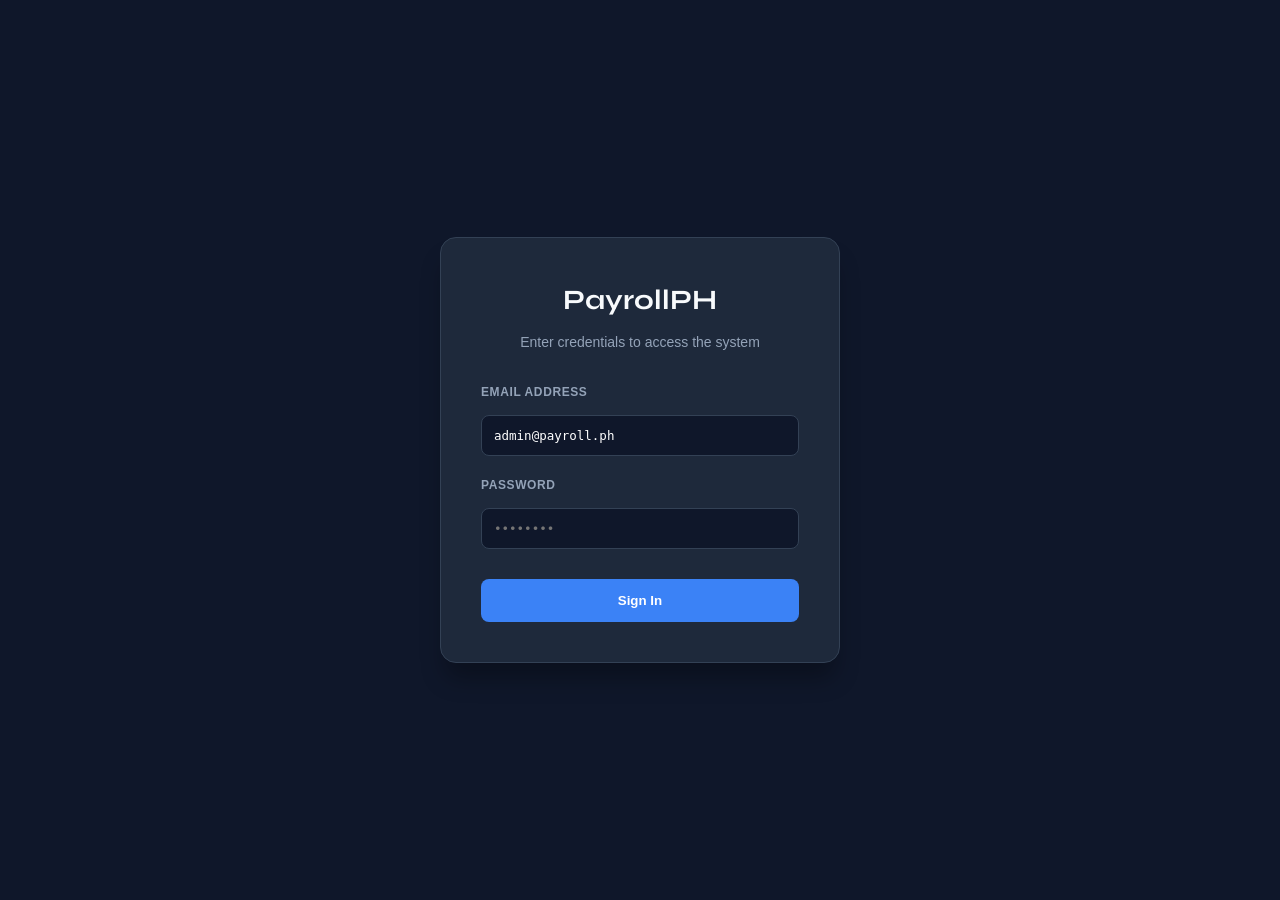
==== index.html @ b973df4f "..." ====
<!DOCTYPE html>
<html lang="en">
<head>
    <meta charset="UTF-8">
    <meta name="viewport" content="width=device-width, initial-scale=1.0">
    <title>Login — PayrollPH</title>
    <link rel="stylesheet" href="assets/css/style.css">
    <link href="https://fonts.googleapis.com/css2?family=Syne:wght@700&display=swap" rel="stylesheet">
    <style>
        body { background: #0f172a; display: flex; align-items: center; justify-content: center; height: 100vh; margin: 0; font-family: sans-serif; overflow: hidden; }
        .login-card { background: #1e293b; padding: 40px; border-radius: 16px; box-shadow: 0 20px 25px -5px rgba(0, 0, 0, 0.3); width: 100%; max-width: 400px; text-align: center; border: 1px solid #334155; }
        .login-card h1 { font-family: 'Syne', sans-serif; margin-bottom: 8px; color: #f8fafc; font-size: 28px; }
        .login-card p { color: #94a3b8; margin-bottom: 30px; font-size: 14px; }
        .form-group { text-align: left; margin-bottom: 20px; }
        .form-group label { display: block; font-size: 12px; font-weight: 600; margin-bottom: 8px; color: #94a3b8; text-transform: uppercase; letter-spacing: 0.05em; }
        .form-group input { width: 100%; padding: 12px; border: 1px solid #334155; border-radius: 8px; box-sizing: border-box; background: #0f172a; color: white; outline: none; }
        .form-group input:focus { border-color: #3b82f6; box-shadow: 0 0 0 2px rgba(59, 130, 246, 0.2); }
        .btn-login { width: 100%; padding: 14px; background: #3b82f6; color: white; border: none; border-radius: 8px; font-weight: 600; cursor: pointer; margin-top: 10px; transition: background 0.2s; }
        .btn-login:hover { background: #2563eb; }
        @keyframes shake { 0%, 100% { transform: translateX(0); } 25% { transform: translateX(-8px); } 75% { transform: translateX(8px); } }
        .shake { animation: shake 0.3s ease-in-out; }
    </style>
    <script>
        // If already logged in, skip the login page and go straight to system
        if (sessionStorage.getItem('isLoggedIn') === 'true') {
            window.location.href = 'dashboard.html';
        }
    </script>
</head>
<body>
    <div class="login-card" id="loginCard">
        <h1>PayrollPH</h1>
        <p>Enter credentials to access the system</p>
        <form id="loginForm">
            <div class="form-group">
                <label>Email Address</label>
                <input type="email" id="email" required placeholder="admin@payroll.ph" value="admin@payroll.ph">
            </div>
            <div class="form-group">
                <label>Password</label>
                <input type="password" id="password" required placeholder="••••••••">
            </div>
            <button type="submit" class="btn-login" id="loginSubmitBtn">Sign In</button>
        </form>
    </div>

    <script>
        document.getElementById('loginForm').addEventListener('submit', (e) => {
            e.preventDefault();
            const email = document.getElementById('email').value;
            const pass = document.getElementById('password').value;
            const card = document.getElementById('loginCard');

            if (email === 'admin@payroll.ph' && pass === 'admin123') {
                // sessionStorage clears automatically when the tab/window is closed
                sessionStorage.setItem('isLoggedIn', 'true');
                window.location.href = 'dashboard.html';
            } else {
                card.classList.add('shake');
                setTimeout(() => card.classList.remove('shake'), 300);
            }
        });
    </script>
</body>
</html>
---- assets/css/style.css ----
/* ============================================================
   PayrollPH — Stylesheet
   Aesthetic: Sharp utilitarian / financial data dashboard
   Fonts: Syne (headers) + DM Mono (data/numbers)
   ============================================================ */

*, *::before, *::after { box-sizing: border-box; margin: 0; padding: 0; }

:root {
  --bg:       #0d0f14;
  --bg2:      #13161e;
  --bg3:      #1a1e28;
  --border:   #242836;
  --border2:  #2e3446;
  --text:     #e8eaf2;
  --text2:    #8a90a8;
  --text3:    #555d7a;
  --blue:     #4f8ef7;
  --blue-dim: #1e2d4d;
  --green:    #3ecf8e;
  --green-dim:#112b20;
  --red:      #f25c5c;
  --red-dim:  #2e1616;
  --gold:     #f0b429;
  --gold-dim: #2c2008;
  --accent:   #7c6af4;
  --radius:   10px;
  --font-head: 'Syne', sans-serif;
  --font-mono: 'DM Mono', monospace;
}

html, body {
  height: 100%;
  font-family: var(--font-mono);
  background: var(--bg);
  color: var(--text);
  font-size: 13px;
  line-height: 1.6;
}

/* ============================================================
   LAYOUT
   ============================================================ */
body { display: flex; }

.sidebar {
  width: 230px;
  min-height: 100vh;
  background: var(--bg2);
  border-right: 1px solid var(--border);
  display: flex;
  flex-direction: column;
  position: sticky;
  top: 0;
  height: 100vh;
  overflow-y: auto;
  flex-shrink: 0;
}

.main {
  flex: 1;
  overflow-y: auto;
  padding: 24px 28px;
  min-width: 0;
}

/* ============================================================
   SIDEBAR
   ============================================================ */
.sidebar-brand {
  display: flex;
  align-items: center;
  gap: 12px;
  padding: 22px 20px 20px;
  border-bottom: 1px solid var(--border);
}
.brand-icon {
  font-size: 24px;
  color: var(--accent);
  line-height: 1;
}
.brand-name {
  font-family: var(--font-head);
  font-weight: 800;
  font-size: 17px;
  color: var(--text);
  letter-spacing: -0.3px;
}
.brand-sub {
  font-size: 10px;
  color: var(--text3);
  letter-spacing: 0.5px;
}

.sidebar-nav {
  padding: 16px 12px;
  flex: 1;
  display: flex;
  flex-direction: column;
  gap: 2px;
}
.nav-item {
  display: flex;
  align-items: center;
  gap: 10px;
  padding: 9px 12px;
  border-radius: 7px;
  color: var(--text2);
  text-decoration: none;
  font-size: 12.5px;
  font-family: var(--font-mono);
  font-weight: 400;
  transition: all 0.15s;
}
.nav-item svg {
  width: 16px;
  height: 16px;
  stroke: currentColor;
  fill: none;
  stroke-width: 1.8;
  flex-shrink: 0;
}
.nav-item:hover  { background: var(--bg3); color: var(--text); }
.nav-item.active { background: var(--blue-dim); color: var(--blue); }

.sidebar-footer {
  padding: 16px 20px;
  border-top: 1px solid var(--border);
}
.db-badge {
  display: flex;
  align-items: center;
  gap: 7px;
  font-size: 11px;
  color: var(--text3);
}
.db-dot {
  width: 6px; height: 6px;
  border-radius: 50%;
  background: var(--green);
  box-shadow: 0 0 6px var(--green);
  animation: pulse 2s infinite;
}
@keyframes pulse {
  0%,100% { opacity: 1; }
  50%      { opacity: 0.4; }
}

/* ============================================================
   TOPBAR
   ============================================================ */
.topbar {
  display: flex;
  align-items: flex-end;
  justify-content: space-between;
  margin-bottom: 24px;
  gap: 16px;
  flex-wrap: wrap;
}
.page-title {
  font-family: var(--font-head);
  font-size: 26px;
  font-weight: 800;
  color: var(--text);
  letter-spacing: -0.5px;
  line-height: 1;
}
.page-breadcrumb {
  font-size: 11px;
  color: var(--text3);
  display: block;
  margin-top: 4px;
}
.topbar-right {
  display: flex;
  gap: 10px;
  align-items: center;
}
.period-selector select {
  background: var(--bg3);
  border: 1px solid var(--border2);
  color: var(--text);
  padding: 8px 12px;
  border-radius: 7px;
  font-family: var(--font-mono);
  font-size: 12px;
  cursor: pointer;
  outline: none;
}

/* ============================================================
   BUTTONS
   ============================================================ */
.btn-primary {
  background: var(--accent);
  color: #fff;
  border: none;
  padding: 9px 18px;
  border-radius: 7px;
  font-family: var(--font-head);
  font-size: 12.5px;
  font-weight: 600;
  cursor: pointer;
  transition: opacity 0.15s, transform 0.1s;
  letter-spacing: 0.2px;
}
.btn-primary:hover  { opacity: 0.88; }
.btn-primary:active { transform: scale(0.97); }

.btn-outline {
  background: transparent;
  color: var(--text2);
  border: 1px solid var(--border2);
  padding: 8px 14px;
  border-radius: 7px;
  font-family: var(--font-mono);
  font-size: 12px;
  cursor: pointer;
  transition: border-color 0.15s, color 0.15s;
}
.btn-outline:hover { border-color: var(--text3); color: var(--text); }

/* ============================================================
   KPI CARDS
   ============================================================ */
.kpi-grid {
  display: grid;
  grid-template-columns: repeat(auto-fit, minmax(210px, 1fr));
  gap: 14px;
  margin-bottom: 22px;
}
.kpi-card {
  background: var(--bg2);
  border: 1px solid var(--border);
  border-radius: var(--radius);
  padding: 20px 22px;
  position: relative;
  overflow: hidden;
  transition: border-color 0.2s;
}
.kpi-card:hover { border-color: var(--border2); }
.kpi-card::before {
  content: '';
  position: absolute;
  top: 0; left: 0; right: 0;
  height: 2px;
}
.kpi-blue::before  { background: var(--blue); }
.kpi-green::before { background: var(--green); }
.kpi-red::before   { background: var(--red); }
.kpi-gold::before  { background: var(--gold); }

.kpi-label {
  font-size: 10.5px;
  text-transform: uppercase;
  letter-spacing: 1px;
  color: var(--text3);
  margin-bottom: 8px;
}
.kpi-value {
  font-family: var(--font-head);
  font-size: 24px;
  font-weight: 800;
  letter-spacing: -0.5px;
  line-height: 1;
  margin-bottom: 6px;
}
.kpi-blue  .kpi-value { color: var(--blue); }
.kpi-green .kpi-value { color: var(--green); }
.kpi-red   .kpi-value { color: var(--red); }
.kpi-gold  .kpi-value { color: var(--gold); }

.kpi-sub {
  font-size: 10.5px;
  color: var(--text3);
}
.kpi-icon {
  position: absolute;
  right: 18px;
  top: 18px;
  font-size: 20px;
  opacity: 0.25;
}

/* ============================================================
   CONTENT GRID
   ============================================================ */
.content-grid {
  display: grid;
  grid-template-columns: 1fr 320px;
  grid-template-rows: auto auto;
  gap: 16px;
}
.card-wide { grid-column: 1 / -1; }

.card {
  background: var(--bg2);
  border: 1px solid var(--border);
  border-radius: var(--radius);
  overflow: hidden;
}
.card-header {
  display: flex;
  align-items: center;
  justify-content: space-between;
  padding: 16px 20px;
  border-bottom: 1px solid var(--border);
  gap: 12px;
  flex-wrap: wrap;
}
.card-header h2 {
  font-family: var(--font-head);
  font-size: 14px;
  font-weight: 700;
  color: var(--text);
}
.card-actions { display: flex; gap: 8px; align-items: center; }

/* ============================================================
   TABLE
   ============================================================ */
.table-wrap { overflow-x: auto; }

.data-table {
  width: 100%;
  border-collapse: collapse;
  font-size: 12px;
}
.data-table thead tr {
  background: var(--bg3);
}
.data-table th {
  padding: 10px 14px;
  text-align: left;
  font-size: 10px;
  text-transform: uppercase;
  letter-spacing: 0.8px;
  color: var(--text3);
  white-space: nowrap;
  font-weight: 500;
  border-bottom: 1px solid var(--border);
}
.data-table td {
  padding: 10px 14px;
  border-bottom: 1px solid var(--border);
  color: var(--text2);
  white-space: nowrap;
}
.data-table tbody tr:hover td {
  background: var(--bg3);
  color: var(--text);
}
.data-table td.num  {
  font-family: var(--font-mono);
  text-align: right;
  color: var(--text);
}
.data-table td.emp-code { color: var(--accent); font-weight: 500; }
.data-table td.emp-name { font-weight: 500; color: var(--text); }

.badge {
  display: inline-block;
  padding: 2px 8px;
  border-radius: 30px;
  font-size: 10px;
  font-weight: 600;
  text-transform: uppercase;
  letter-spacing: 0.5px;
}
.badge-draft    { background: var(--bg3);      color: var(--text3);  border: 1px solid var(--border2); }
.badge-approved { background: var(--blue-dim); color: var(--blue);   border: 1px solid var(--blue); }
.badge-paid     { background: var(--green-dim);color: var(--green);  border: 1px solid var(--green); }

.search-box {
  background: var(--bg3);
  border: 1px solid var(--border2);
  color: var(--text);
  padding: 7px 12px;
  border-radius: 6px;
  font-family: var(--font-mono);
  font-size: 12px;
  width: 180px;
  outline: none;
  transition: border-color 0.15s;
}
.search-box:focus { border-color: var(--accent); }

/* ============================================================
   DEPT CHART
   ============================================================ */
.dept-chart {
  padding: 18px 20px;
  display: flex;
  flex-direction: column;
  gap: 12px;
}
.dept-row { display: flex; flex-direction: column; gap: 4px; }
.dept-label {
  display: flex;
  justify-content: space-between;
  font-size: 11px;
  color: var(--text2);
}
.dept-label span:last-child { color: var(--text); font-weight: 500; }
.dept-bar-bg {
  height: 6px;
  background: var(--bg3);
  border-radius: 3px;
  overflow: hidden;
}
.dept-bar-fill {
  height: 100%;
  border-radius: 3px;
  background: var(--accent);
  transition: width 0.8s cubic-bezier(.4,0,.2,1);
}

/* ============================================================
   ACTIVITY LIST
   ============================================================ */
.activity-list {
  list-style: none;
  padding: 0 20px 16px;
}
.activity-list li {
  display: flex;
  gap: 12px;
  padding: 12px 0;
  border-bottom: 1px solid var(--border);
  align-items: flex-start;
}
.activity-list li:last-child { border-bottom: none; }
.act-dot {
  width: 8px; height: 8px;
  border-radius: 50%;
  margin-top: 4px;
  flex-shrink: 0;
}
.act-text { font-size: 11.5px; color: var(--text2); line-height: 1.5; }
.act-text strong { color: var(--text); font-weight: 500; }
.act-time { font-size: 10px; color: var(--text3); margin-top: 2px; }

/* ============================================================
   MODAL
   ============================================================ */
.modal-overlay {
  position: fixed;
  inset: 0;
  background: rgba(0,0,0,0.65);
  display: flex;
  align-items: center;
  justify-content: center;
  z-index: 1000;
  backdrop-filter: blur(4px);
}
.modal {
  background: var(--bg2);
  border: 1px solid var(--border2);
  border-radius: 12px;
  padding: 28px 30px;
  width: 100%;
  max-width: 420px;
  box-shadow: 0 20px 60px rgba(0,0,0,0.5);
}
.modal-title {
  font-family: var(--font-head);
  font-size: 18px;
  font-weight: 700;
  margin-bottom: 10px;
}
.modal-desc { font-size: 12.5px; color: var(--text2); margin-bottom: 16px; }
.modal-sql {
  background: var(--bg);
  border: 1px solid var(--border);
  border-radius: 7px;
  padding: 14px 16px;
  margin-bottom: 20px;
}
.modal-sql pre {
  font-family: var(--font-mono);
  font-size: 12px;
  color: var(--green);
  white-space: pre-wrap;
  line-height: 1.7;
}
.modal-actions { display: flex; gap: 10px; justify-content: flex-end; }

/* ============================================================
   PAGES — Employees, Attendance, etc.
   ============================================================ */
.form-grid {
  display: grid;
  grid-template-columns: 1fr 1fr;
  gap: 14px;
  padding: 20px;
}
.form-group { display: flex; flex-direction: column; gap: 5px; }
.form-group.full { grid-column: 1 / -1; }
.form-group label {
  font-size: 10.5px;
  text-transform: uppercase;
  letter-spacing: 0.8px;
  color: var(--text3);
}
.form-group input,
.form-group select,
.form-group textarea {
  background: var(--bg3);
  border: 1px solid var(--border2);
  color: var(--text);
  padding: 9px 12px;
  border-radius: 7px;
  font-family: var(--font-mono);
  font-size: 12.5px;
  outline: none;
  transition: border-color 0.15s;
  width: 100%;
}
.form-group input:focus,
.form-group select:focus { border-color: var(--accent); }
.form-group textarea { resize: vertical; min-height: 70px; }

.form-actions {
  padding: 14px 20px;
  border-top: 1px solid var(--border);
  display: flex;
  gap: 10px;
  justify-content: flex-end;
}

/* ============================================================
   PAYSLIP CARD
   ============================================================ */
.payslip-card {
  background: var(--bg2);
  border: 1px solid var(--border);
  border-radius: var(--radius);
  padding: 28px 32px;
  max-width: 680px;
  font-family: var(--font-mono);
}
.payslip-header {
  display: flex;
  justify-content: space-between;
  align-items: flex-start;
  margin-bottom: 24px;
  padding-bottom: 16px;
  border-bottom: 1px dashed var(--border2);
}
.payslip-company {
  font-family: var(--font-head);
  font-size: 20px;
  font-weight: 800;
  color: var(--accent);
}
.payslip-period { font-size: 11px; color: var(--text3); margin-top: 4px; }
.payslip-employee-name {
  font-family: var(--font-head);
  font-size: 16px;
  font-weight: 700;
  color: var(--text);
}
.payslip-position { font-size: 11px; color: var(--text3); margin-top: 2px; }

.payslip-section { margin-bottom: 18px; }
.payslip-section-title {
  font-size: 10px;
  text-transform: uppercase;
  letter-spacing: 1px;
  color: var(--text3);
  margin-bottom: 10px;
}
.payslip-line {
  display: flex;
  justify-content: space-between;
  font-size: 12.5px;
  padding: 4px 0;
  border-bottom: 1px solid var(--border);
  color: var(--text2);
}
.payslip-line:last-child { border-bottom: none; }
.payslip-line .amount { color: var(--text); }
.payslip-total {
  display: flex;
  justify-content: space-between;
  font-family: var(--font-head);
  font-size: 18px;
  font-weight: 700;
  padding: 14px 0 0;
  border-top: 2px solid var(--border2);
  margin-top: 8px;
}
.payslip-total .net-amount { color: var(--green); }

/* ============================================================
   RESPONSIVE
   ============================================================ */
@media (max-width: 900px) {
  .content-grid { grid-template-columns: 1fr; }
  .card-wide    { grid-column: auto; }
}
@media (max-width: 640px) {
  .sidebar { display: none; }
  .main    { padding: 16px; }
  .form-grid { grid-template-columns: 1fr; }
}

/* ============================================================
   ADMIN LOGIN OVERLAY
   ============================================================ */
.login-overlay {
  position: fixed;
  top: 0;
  left: 0;
  width: 100%;
  height: 100%;
  background-color: rgba(0, 0, 0, 0.65); /* Matches your modal overlay */
  backdrop-filter: blur(8px);
  -webkit-backdrop-filter: blur(8px);
  z-index: 9999;
  display: flex;
  align-items: center;
  justify-content: center;
  padding: 16px;
  transition: opacity 0.5s ease, visibility 0.5s ease;
}

.login-overlay.hidden {
  opacity: 0;
  visibility: hidden;
}

@keyframes slideUpFade {
  0% { opacity: 0; transform: translateY(30px); }
  100% { opacity: 1; transform: translateY(0); }
}

@keyframes shakeError {
  0%, 100% { transform: translateX(0); }
  20%, 60% { transform: translateX(-5px); }
  40%, 80% { transform: translateX(5px); }
}

.login-card {
  background: var(--bg2); /* Adapted to your theme */
  border: 1px solid var(--border2);
  padding: 40px 32px;
  border-radius: var(--radius);
  box-shadow: 0 20px 60px rgba(0,0,0,0.5); /* Matches your modal shadow */
  width: 100%;
  max-width: 420px;
  animation: slideUpFade 0.6s cubic-bezier(0.16, 1, 0.3, 1) forwards;
}

.login-card.shake {
  animation: shakeError 0.4s ease-in-out;
}

.login-header {
  text-align: center;
  margin-bottom: 36px;
}

.login-header h1 {
  font-family: var(--font-head); /* Adapted to your theme */
  font-size: 26px;
  font-weight: 800;
  color: var(--text);
  margin: 0 0 6px 0;
  letter-spacing: -0.5px;
}

.login-header p {
  font-size: 13px;
  color: var(--text2);
  margin: 0;
}

.login-form {
  display: flex;
  flex-direction: column;
  gap: 22px;
}

.login-form-group {
  display: flex;
  flex-direction: column;
  gap: 8px;
}

.login-form-group label {
  font-size: 10.5px; /* Matched to your form-group labels */
  font-weight: 600;
  text-transform: uppercase;
  letter-spacing: 0.8px;
  color: var(--text3);
  transition: color 0.2s ease;
}

.login-form-group:focus-within label {
  color: var(--accent);
}

.login-form-group input {
  width: 100%;
  min-height: 48px;
  padding: 12px 16px;
  font-size: 13px; 
  font-family: var(--font-mono); /* Adapted to your theme */
  border: 1px solid var(--border2);
  border-radius: 7px;
  transition: all 0.15s ease;
  box-sizing: border-box;
  color: var(--text);
  background-color: var(--bg3);
}

.login-form-group input::placeholder {
  color: var(--text3);
}

.login-form-group input:focus {
  outline: none;
  border-color: var(--accent);
  box-shadow: 0 0 0 3px rgba(124, 106, 244, 0.15); /* Using your accent color */
}

.login-actions {
  display: flex;
  flex-direction: column;
  align-items: center;
  gap: 16px;
  margin-top: 12px;
}

.login-btn-primary {
  width: 100%;
  min-height: 48px;
  background-color: var(--accent);
  color: #ffffff;
  font-family: var(--font-head);
  font-size: 14px;
  font-weight: 700;
  letter-spacing: 0.2px;
  border: none;
  border-radius: 7px;
  cursor: pointer;
  transition: all 0.15s ease;
  display: flex;
  align-items: center;
  justify-content: center;
  gap: 8px;
}

.login-btn-primary:hover {
  opacity: 0.88;
  transform: translateY(-1px);
}

.login-btn-primary:active {
  transform: scale(0.97);
}

.login-btn-primary:focus {
  outline: none;
  box-shadow: 0 0 0 3px rgba(124, 106, 244, 0.3);
}

.login-btn-secondary {
  font-size: 12px;
  font-weight: 500;
  color: var(--text2);
  text-decoration: none;
  min-height: 44px;
  display: flex;
  align-items: center;
  justify-content: center;
  padding: 0 16px;
  transition: color 0.15s ease;
}

.login-btn-secondary:hover {
  color: var(--text);
  text-decoration: underline;
}

/* Spinner Animation */
.spinner {
  display: none;
  width: 20px;
  height: 20px;
  animation: spin 1s linear infinite;
}

@keyframes spin {
  from { transform: rotate(0deg); }
  to { transform: rotate(360deg); }
}

.login-btn-primary.loading .spinner {
  display: block;
}
.login-btn-primary.loading .btn-text {
  display: none;
}
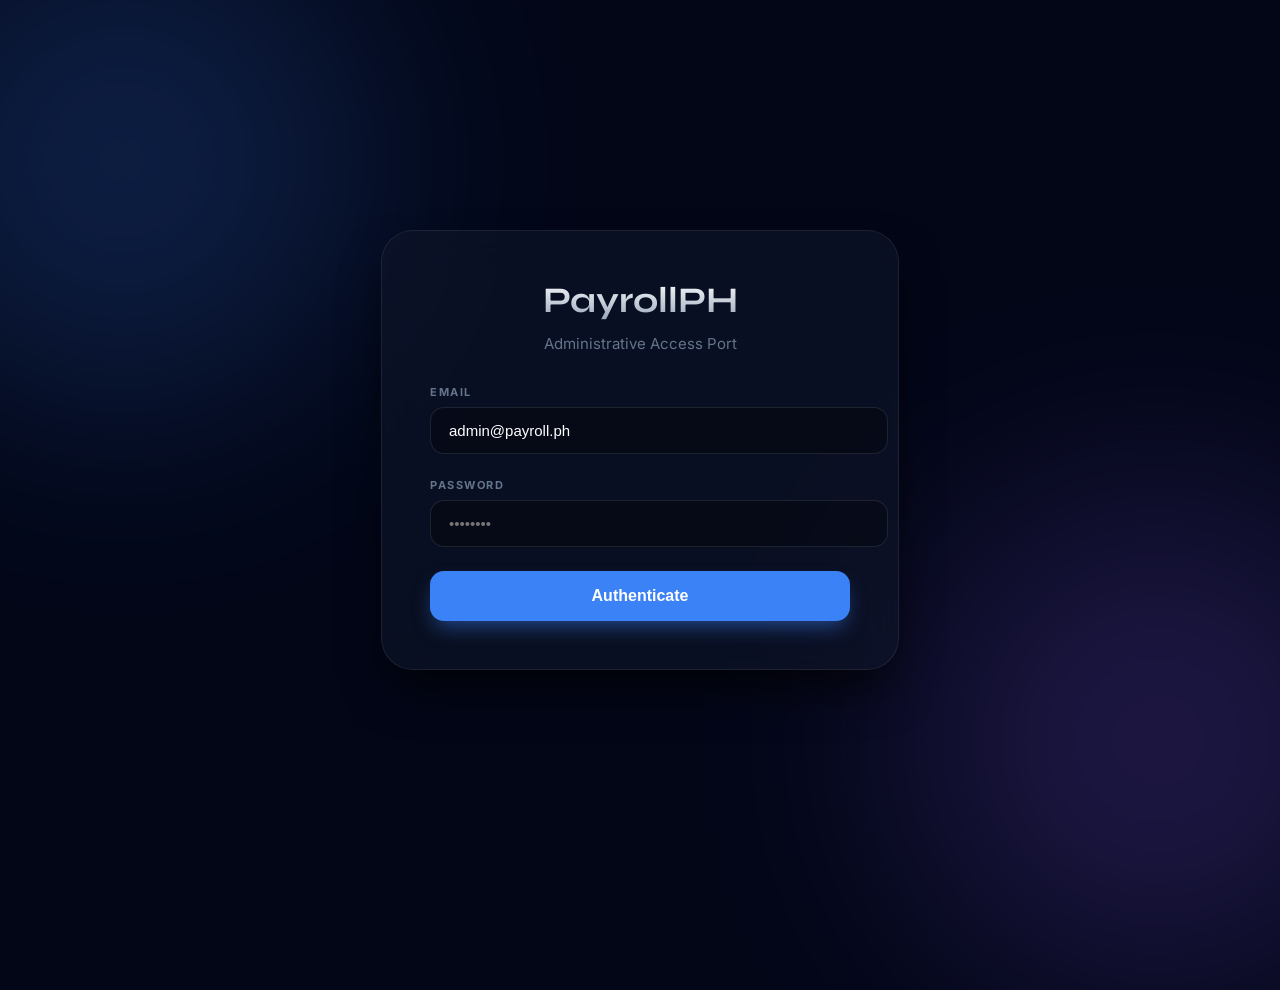
==== commit bf265274: "improved login labels, added fade-in animation to cards, added pie chart for department cost breakdo" ====
--- a/index.html
+++ b/index.html
@@ -4,61 +4,190 @@
     <meta charset="UTF-8">
     <meta name="viewport" content="width=device-width, initial-scale=1.0">
     <title>Login — PayrollPH</title>
-    <link rel="stylesheet" href="assets/css/style.css">
-    <link href="https://fonts.googleapis.com/css2?family=Syne:wght@700&display=swap" rel="stylesheet">
+    <link href="https://fonts.googleapis.com/css2?family=Syne:wght@700&family=Inter:wght@400;600&display=swap" rel="stylesheet">
     <style>
-        body { background: #0f172a; display: flex; align-items: center; justify-content: center; height: 100vh; margin: 0; font-family: sans-serif; overflow: hidden; }
-        .login-card { background: #1e293b; padding: 40px; border-radius: 16px; box-shadow: 0 20px 25px -5px rgba(0, 0, 0, 0.3); width: 100%; max-width: 400px; text-align: center; border: 1px solid #334155; }
-        .login-card h1 { font-family: 'Syne', sans-serif; margin-bottom: 8px; color: #f8fafc; font-size: 28px; }
-        .login-card p { color: #94a3b8; margin-bottom: 30px; font-size: 14px; }
-        .form-group { text-align: left; margin-bottom: 20px; }
-        .form-group label { display: block; font-size: 12px; font-weight: 600; margin-bottom: 8px; color: #94a3b8; text-transform: uppercase; letter-spacing: 0.05em; }
-        .form-group input { width: 100%; padding: 12px; border: 1px solid #334155; border-radius: 8px; box-sizing: border-box; background: #0f172a; color: white; outline: none; }
-        .form-group input:focus { border-color: #3b82f6; box-shadow: 0 0 0 2px rgba(59, 130, 246, 0.2); }
-        .btn-login { width: 100%; padding: 14px; background: #3b82f6; color: white; border: none; border-radius: 8px; font-weight: 600; cursor: pointer; margin-top: 10px; transition: background 0.2s; }
-        .btn-login:hover { background: #2563eb; }
-        @keyframes shake { 0%, 100% { transform: translateX(0); } 25% { transform: translateX(-8px); } 75% { transform: translateX(8px); } }
-        .shake { animation: shake 0.3s ease-in-out; }
+        :root {
+            --primary: #3b82f6;
+            --primary-glow: rgba(59, 130, 246, 0.5);
+            --bg: #020617;
+            --card-bg: rgba(15, 23, 42, 0.6);
+            --text-main: #f8fafc;
+            --text-dim: #64748b;
+        }
+
+        body { 
+            background-color: var(--bg);
+            margin: 0;
+            height: 100vh;
+            display: flex;
+            align-items: center;
+            justify-content: center;
+            font-family: 'Inter', sans-serif;
+            overflow: hidden;
+            position: relative;
+        }
+
+        /* Animated Background Orbs */
+        .orb {
+            position: absolute;
+            width: 500px;
+            height: 500px;
+            border-radius: 50%;
+            filter: blur(120px);
+            z-index: -1;
+            opacity: 0.2;
+            animation: move 20s infinite alternate;
+        }
+        .orb-1 { background: var(--primary); top: -10%; left: -10%; }
+        .orb-2 { background: #8b5cf6; bottom: -10%; right: -10%; animation-delay: -5s; }
+
+        @keyframes move {
+            from { transform: translate(0, 0) scale(1); }
+            to { transform: translate(100px, 50px) scale(1.1); }
+        }
+
+        .login-card { 
+            background: var(--card-bg); 
+            backdrop-filter: blur(20px); 
+            -webkit-backdrop-filter: blur(20px);
+            padding: 48px; 
+            border-radius: 32px; 
+            width: 100%; 
+            max-width: 420px; 
+            text-align: center; 
+            border: 1px solid rgba(255, 255, 255, 0.08);
+            box-shadow: 0 25px 50px -12px rgba(0, 0, 0, 0.8);
+            animation: slideUp 0.8s cubic-bezier(0.16, 1, 0.3, 1);
+        }
+
+        @keyframes slideUp {
+            from { opacity: 0; transform: translateY(40px); }
+            to { opacity: 1; transform: translateY(0); }
+        }
+
+        h1 { 
+            font-family: 'Syne', sans-serif; 
+            color: var(--text-main); 
+            font-size: 36px; 
+            margin: 0;
+            background: linear-gradient(to bottom, #fff, #94a3b8);
+            -webkit-background-clip: text;
+            -webkit-text-fill-color: transparent;
+        }
+
+        p { color: var(--text-dim); font-size: 15px; margin: 12px 0 32px; }
+
+        .form-group { text-align: left; margin-bottom: 24px; position: relative; }
+        
+        label { 
+            font-size: 11px; 
+            font-weight: 700; 
+            color: var(--text-dim); 
+            text-transform: uppercase; 
+            letter-spacing: 1.5px;
+            margin-bottom: 8px;
+            display: block;
+            transition: 0.3s;
+        }
+
+        input { 
+            width: 100%; 
+            padding: 14px 18px; 
+            border-radius: 14px; 
+            background: rgba(0, 0, 0, 0.3); 
+            border: 1px solid rgba(255, 255, 255, 0.1); 
+            color: white; 
+            font-size: 15px;
+            outline: none;
+            transition: all 0.3s ease;
+        }
+
+        input:focus { 
+            border-color: var(--primary); 
+            background: rgba(0, 0, 0, 0.5);
+            box-shadow: 0 0 20px rgba(59, 130, 246, 0.2);
+        }
+
+        .form-group:focus-within label { color: var(--primary); transform: translateX(4px); }
+
+        .btn-login { 
+            width: 100%; 
+            padding: 16px; 
+            border-radius: 14px; 
+            border: none; 
+            background: var(--primary); 
+            color: white; 
+            font-weight: 700; 
+            font-size: 16px;
+            cursor: pointer; 
+            transition: all 0.4s cubic-bezier(0.175, 0.885, 0.32, 1.275);
+            box-shadow: 0 10px 20px -5px var(--primary-glow);
+        }
+
+        .btn-login:hover { 
+            transform: translateY(-3px);
+            box-shadow: 0 15px 30px -5px var(--primary-glow);
+            filter: brightness(1.1);
+        }
+
+        .btn-login:active { transform: scale(0.97); }
+
+        .shake { animation: shake 0.4s cubic-bezier(.36,.07,.19,.97) both; }
+        @keyframes shake {
+            10%, 90% { transform: translate3d(-1px, 0, 0); }
+            20%, 80% { transform: translate3d(2px, 0, 0); }
+            30%, 50%, 70% { transform: translate3d(-4px, 0, 0); }
+            40%, 60% { transform: translate3d(4px, 0, 0); }
+        }
     </style>
-    <script>
-        // If already logged in, skip the login page and go straight to system
-        if (sessionStorage.getItem('isLoggedIn') === 'true') {
-            window.location.href = 'dashboard.html';
-        }
-    </script>
 </head>
 <body>
+    <div class="orb orb-1"></div>
+    <div class="orb orb-2"></div>
+
     <div class="login-card" id="loginCard">
         <h1>PayrollPH</h1>
-        <p>Enter credentials to access the system</p>
+        <p>Administrative Access Port</p>
         <form id="loginForm">
             <div class="form-group">
-                <label>Email Address</label>
-                <input type="email" id="email" required placeholder="admin@payroll.ph" value="admin@payroll.ph">
+                <label>Email</label>
+                <input type="email" id="email" required value="admin@payroll.ph">
             </div>
             <div class="form-group">
                 <label>Password</label>
                 <input type="password" id="password" required placeholder="••••••••">
             </div>
-            <button type="submit" class="btn-login" id="loginSubmitBtn">Sign In</button>
+            <button type="submit" class="btn-login" id="loginSubmitBtn">Authenticate</button>
         </form>
     </div>
 
     <script>
+        // Check session
+        if (sessionStorage.getItem('isLoggedIn') === 'true') { window.location.href = 'dashboard.html'; }
+
         document.getElementById('loginForm').addEventListener('submit', (e) => {
             e.preventDefault();
-            const email = document.getElementById('email').value;
-            const pass = document.getElementById('password').value;
+            const btn = document.getElementById('loginSubmitBtn');
             const card = document.getElementById('loginCard');
+            
+            // Visual feedback for "processing"
+            btn.innerText = "Authenticating...";
+            btn.style.opacity = "0.7";
 
-            if (email === 'admin@payroll.ph' && pass === 'admin123') {
-                // sessionStorage clears automatically when the tab/window is closed
-                sessionStorage.setItem('isLoggedIn', 'true');
-                window.location.href = 'dashboard.html';
-            } else {
-                card.classList.add('shake');
-                setTimeout(() => card.classList.remove('shake'), 300);
-            }
+            setTimeout(() => {
+                const email = document.getElementById('email').value;
+                const pass = document.getElementById('password').value;
+
+                if (email === 'admin@payroll.ph' && pass === 'admin123') {
+                    sessionStorage.setItem('isLoggedIn', 'true');
+                    window.location.href = 'dashboard.html';
+                } else {
+                    btn.innerText = "Authenticate";
+                    btn.style.opacity = "1";
+                    card.classList.add('shake');
+                    setTimeout(() => card.classList.remove('shake'), 400);
+                }
+            }, 800);
         });
     </script>
 </body>
